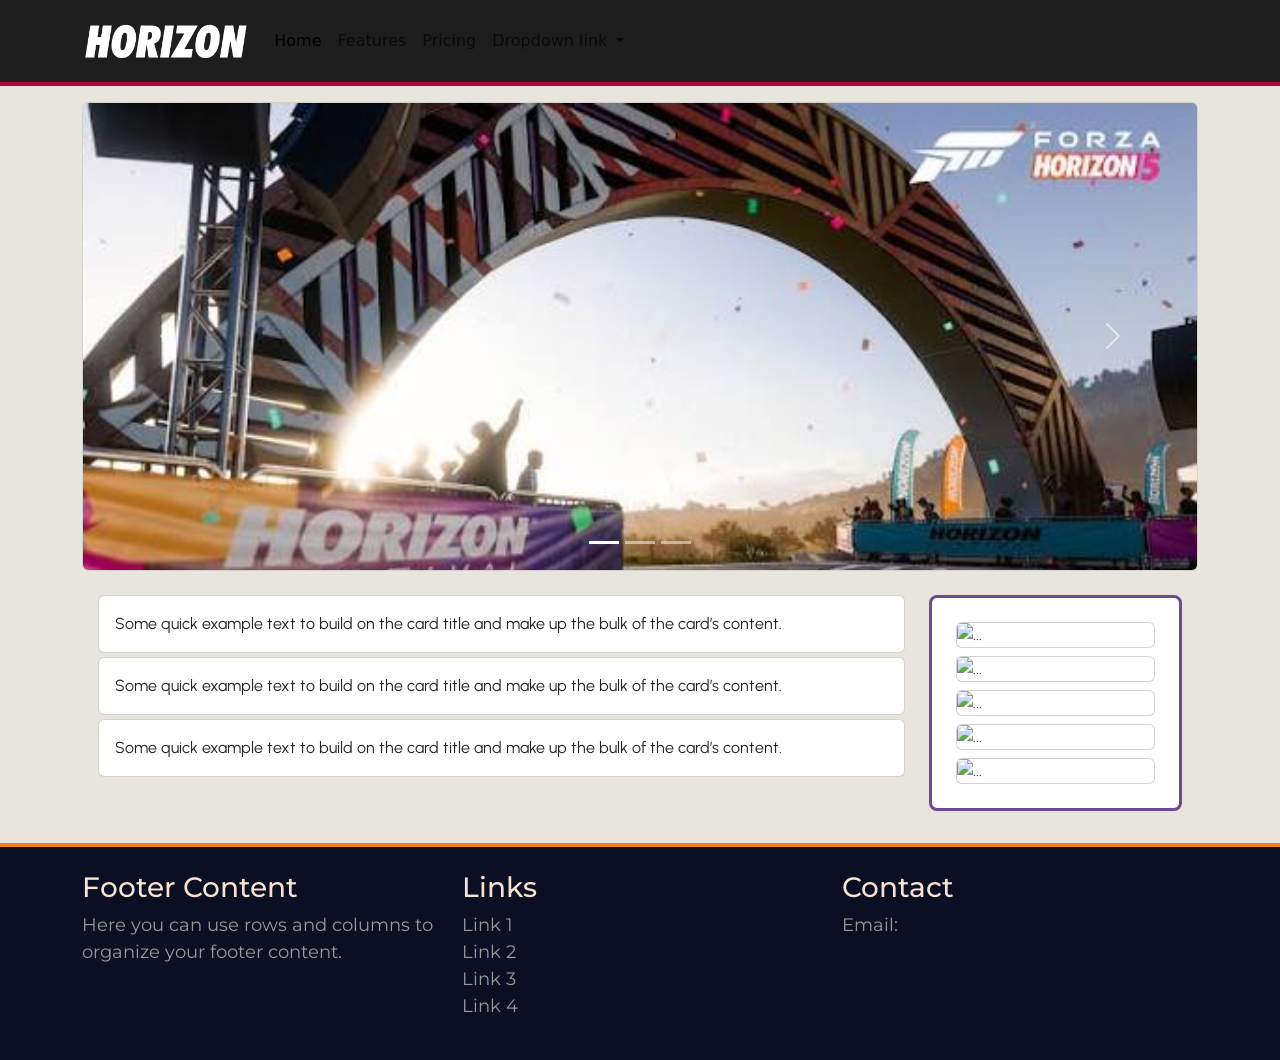
==== index.html @ e131b295 "initial commit" ====
<!DOCTYPE html>
<html lang="es">
<link href="https://cdn.jsdelivr.net/npm/bootstrap@5.3.8/dist/css/bootstrap.min.css" rel="stylesheet" integrity="sha384-sRIl4kxILFvY47J16cr9ZwB07vP4J8+LH7qKQnuqkuIAvNWLzeN8tE5YBujZqJLB" crossorigin="anonymous">
<link rel="stylesheet" href="css/styles.css">
<head>
    <meta charset="UTF-8">
    <meta name="viewport" content="width=device-width, initial-scale=1.0">
    <title>Horizon</title>
    <link rel="preconnect" href="https://fonts.googleapis.com">
    <link rel="preconnect" href="https://fonts.gstatic.com" crossorigin>
    <!-- Urbanist -->
    <link href="https://fonts.googleapis.com/css2?family=Urbanist:ital,wght@0,100..900;1,100..900&display=swap" rel="stylesheet">
    <!-- Montserrat -->
    <link href="https://fonts.googleapis.com/css2?family=Montserrat:ital,wght@0,100..900;1,100..900&family=Urbanist:ital,wght@0,100..900;1,100..900&display=swap" rel="stylesheet">
</head>
<!--the "hz" class will be the default style prefix-->
<body>
    <header>
        <nav class="navbar navbar-expand-lg hz-bg-dark-default">
            <div class="container-lg">
                <h1>
                    <a class="navbar-brand" href="#">
                        <img src="images/icons/logoa.png" alt="Horizon logo" class="hz-icon-main">
                    </a>
                </h1>
                <button class="navbar-toggler" type="button" data-bs-toggle="collapse" data-bs-target="#navbarNavDropdown" aria-controls="navbarNavDropdown" aria-expanded="false" aria-label="Toggle navigation">
                    <span class="navbar-toggler-icon"></span>
                </button>
                <div class="collapse navbar-collapse" id="navbarNavDropdown">
                    <ul class="navbar-nav">
                        <li class="nav-item">
                            <a class="nav-link active" aria-current="page" href="#">Home</a>
                        </li>
                        <li class="nav-item">
                            <a class="nav-link" href="#">Features</a>
                        </li>
                        <li class="nav-item">
                            <a class="nav-link" href="#">Pricing</a>
                        </li>
                        <li class="nav-item dropdown">
                            <a class="nav-link dropdown-toggle" href="#" role="button" data-bs-toggle="dropdown" aria-expanded="false">
                                Dropdown link
                            </a>
                            <ul class="dropdown-menu">
                                <li><a class="dropdown-item" href="#">Action</a></li>
                                <li><a class="dropdown-item" href="#">Another action</a></li>
                                <li><a class="dropdown-item" href="#">Something else here</a></li>
                            </ul>
                        </li>
                    </ul>
                </div>
            </div>
        </nav>
        <div class="strap mb-0 hz-bg-fifth">
            
        </div>
    </header>
    <main class="hz-bg-main">
        <section class="container-lg pt-2 pb-4">
            <div class="card mt-2 container-fluid hz-carrousel overflow-hidden ratio ratio-21x9">
                <div id="carousel" class="carousel slide" data-bs-ride="carousel">
                    <div class="carousel-indicators">
                        <button type="button" data-bs-target="#carousel" data-bs-slide-to="0" class="active" aria-current="true" aria-label="Slide 1"></button>
                        <button type="button" data-bs-target="#carousel" data-bs-slide-to="1" aria-label="Slide 2"></button>
                        <button type="button" data-bs-target="#carousel" data-bs-slide-to="2" aria-label="Slide 3"></button>
                    </div>
                    <div class="carousel-inner">
                        <div class="carousel-item active">
                            <img src="images/dump-files/images.jfif" class="d-block w-100" alt="...">
                            <div class="carousel-caption d-none d-md-block">
                                <h2>Carousel Item 1</h2>
                                <p>Description for Carousel Item 1</p>
                            </div>
                        </div>
                        <div class="carousel-item">
                            <img src="images/dump-files/images.png" class="d-block w-100" alt="...">
                            <div class="carousel-caption d-none d-md-block">
                                <h2>Carousel Item 2</h2>
                                <p>Description for Carousel Item 2</p>
                            </div>
                        </div>
                        <div class="carousel-item">
                            <img src="images/dump-files/images (1).jfif" class="d-block w-100" alt="...">
                            <div class="carousel-caption d-none d-md-block hz-caption">
                                <h2>Carousel Item 3</h2>
                                <p>Description for Carousel Item 3</p>
                            </div>
                        </div>
                    </div>
                    <button class="carousel-control-prev" type="button" data-bs-target="#carousel" data-bs-slide="prev">
                        <span class="carousel-control-prev-icon" aria-hidden="true"></span>
                        <span class="visually-hidden">Previous</span>
                    </button>
                    <button class="carousel-control-next" type="button" data-bs-target="#carousel" data-bs-slide="next">
                        <span class="carousel-control-next-icon" aria-hidden="true"></span>
                        <span class="visually-hidden">Next</span>
                    </button>
                </div>
            </div>
            <section class="row mt-4 m-1">
                <div class="col-md-9">
                    <article class="card hz-card">
                        <div class="card-body">
                            <p class="card-text">Some quick example text to build on the card title and make up the bulk of the card’s content.</p>
                        </div>
                    </article>
                    <article class="card hz-card">
                        <div class="card-body">
                            <p class="card-text">Some quick example text to build on the card title and make up the bulk of the card’s content.</p>
                        </div>
                    </article>
                    <article class="card hz-card">
                        <div class="card-body">
                            <p class="card-text">Some quick example text to build on the card title and make up the bulk of the card’s content.</p>
                        </div>
                    </article>
                </div>
                <!-- Sidebar -->
                <aside class="col-md-3 hz-sidebar">
                    <div class="card hz-card p-4 hz-card-border">
                        <div class="card mb-2">
                            <img src="..." class="card-img-top" alt="...">
                        </div>
                        <div class="card mb-2">
                            <img src="..." class="card-img-top" alt="...">
                        </div>
                        <div class="card mb-2">
                            <img src="..." class="card-img-top" alt="...">
                        </div>
                        <div class="card mb-2">
                            <img src="..." class="card-img-top" alt="...">
                        </div>
                        <div class="card">
                            <img src="..." class="card-img-top" alt="...">
                        </div>
                    </div>
                </aside>
            </section>
        </section>        
        <div class="strap mb-0 hz-bg-third">
            
        </div>
    </main>
    <footer class="hz-bg-footer p-4">
        <section class="hz-footer container-lg">
            <div class="row">
                <div class="col-md-4">
                    <h3>Footer Content</h3>
                    <p>Here you can use rows and columns to organize your footer content.</p>
                </div>
                <div class="col-md-4">
                    <h3>Links</h3>
                    <ul class="list-unstyled">
                        <li><a href="#!">Link 1</a></li>
                        <li><a href="#!">Link 2</a></li>
                        <li><a href="#!">Link 3</a></li>
                        <li><a href="#!">Link 4</a></li>
                    </ul>
                </div>
                <div class="col-md-4">
                    <h3>Contact</h3>
                    <p>Email:</p>
                </div>
            </div>
        </section>
    </footer>
</body>
<script src="https://cdn.jsdelivr.net/npm/bootstrap@5.3.8/dist/js/bootstrap.bundle.min.js" integrity="sha384-FKyoEForCGlyvwx9Hj09JcYn3nv7wiPVlz7YYwJrWVcXK/BmnVDxM+D2scQbITxI" crossorigin="anonymous"></script>
</html>
---- css/styles.css ----
*{
    box-sizing: border-box;
}

body{
    margin: 0;
}


.hz-icon-main{
    height: 50px;
}

.hz-carrousel{
    hz-caption{
        bottom: 6rem !important;
    }
}

.hz-card{
    margin-bottom: 4px;
    font-family: 'Urbanist', sans-serif;
}

.strap{
    height: 4px;
    margin-bottom: 16px;
}

.hz-footer{
    color: #8D9E9B !important;
    h3{
        color: #F8E3D0 !important;
    }
    a{
    text-decoration: none !important;
    color: inherit;}
    font-family: 'Montserrat', sans-serif;
    font-size: 18px;
    font-weight: 400;
}
/* Main color scheme */
.hz-bg-main{
    background-color: #e8e5dd;
}

.hz-bg-primary{
    background-color: #fe8e1e;
}

.hz-bg-secondary{
    background-color: #416b69;
}

.hz-bg-third{
    background-color: #F17F1F;
}

.hz-bg-fourth{
    background-color: #8D9E9B;
}

.hz-bg-fifth{
    background-color: #B30634;
}

.hz-bg-dark-default{
    background-color: #1e1e1e;
}

.hz-bg-footer{
    background-color: #0A0F23;
}

.hz-card-border{
    border: 3px solid #6e4a94;
    border-radius: 8px;
}
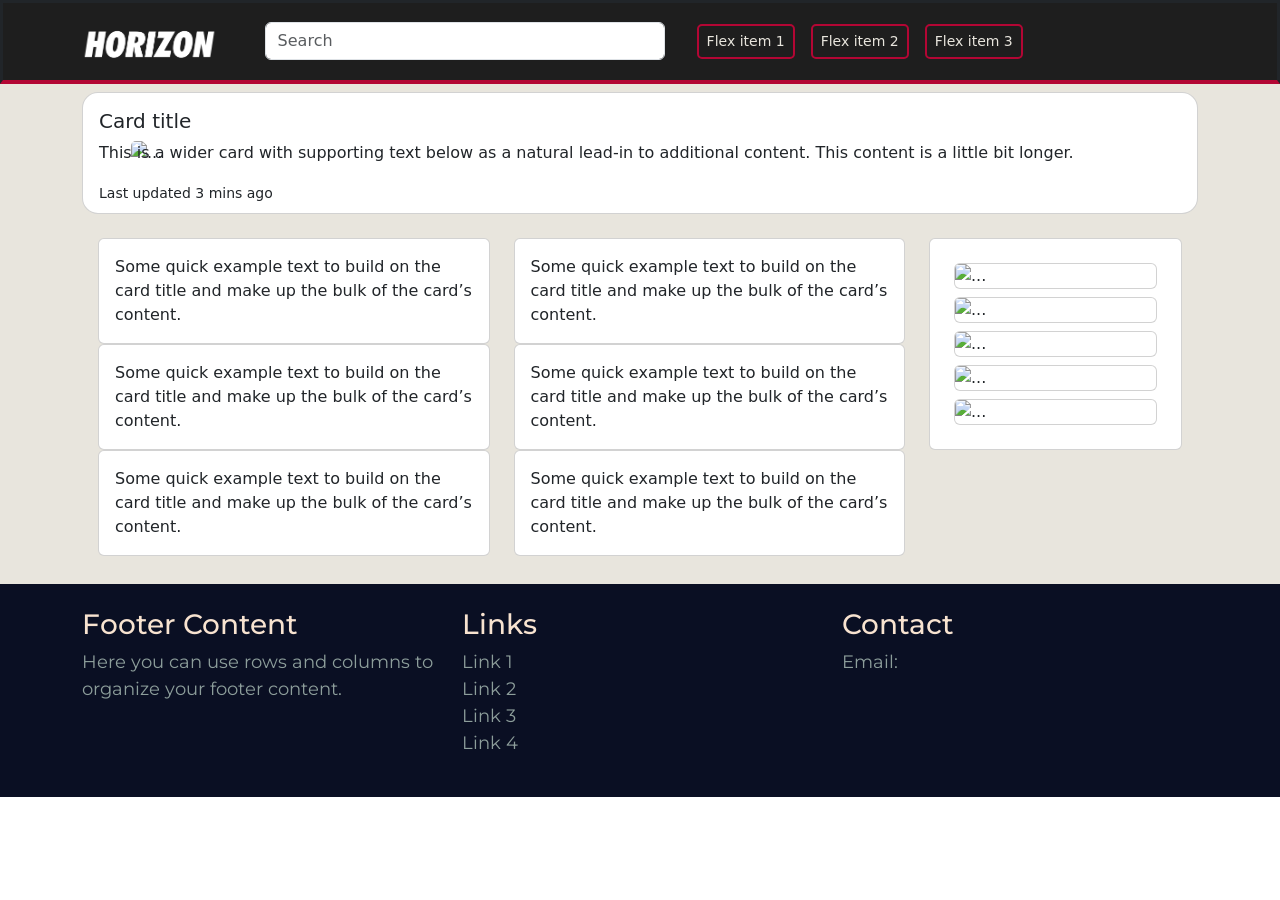
==== commit efa41f3d: "changed the whole thing crap" ====
--- a/index.html
+++ b/index.html
@@ -1,13 +1,13 @@
 <!DOCTYPE html>
 <html lang="es">
-<link href="https://cdn.jsdelivr.net/npm/bootstrap@5.3.8/dist/css/bootstrap.min.css" rel="stylesheet" integrity="sha384-sRIl4kxILFvY47J16cr9ZwB07vP4J8+LH7qKQnuqkuIAvNWLzeN8tE5YBujZqJLB" crossorigin="anonymous">
-<link rel="stylesheet" href="css/styles.css">
 <head>
     <meta charset="UTF-8">
     <meta name="viewport" content="width=device-width, initial-scale=1.0">
     <title>Horizon</title>
     <link rel="preconnect" href="https://fonts.googleapis.com">
     <link rel="preconnect" href="https://fonts.gstatic.com" crossorigin>
+    <link href="https://cdn.jsdelivr.net/npm/bootstrap@5.3.8/dist/css/bootstrap.min.css" rel="stylesheet" integrity="sha384-sRIl4kxILFvY47J16cr9ZwB07vP4J8+LH7qKQnuqkuIAvNWLzeN8tE5YBujZqJLB" crossorigin="anonymous">
+    <link rel="stylesheet" href="css/styles.css">   
     <!-- Urbanist -->
     <link href="https://fonts.googleapis.com/css2?family=Urbanist:ital,wght@0,100..900;1,100..900&display=swap" rel="stylesheet">
     <!-- Montserrat -->
@@ -15,108 +15,81 @@
 </head>
 <!--the "hz" class will be the default style prefix-->
 <body>
-    <header>
-        <nav class="navbar navbar-expand-lg hz-bg-dark-default">
-            <div class="container-lg">
+    <header class="hz-header sticky-top z-3">
+        <nav class="navbar navbar-expand-md hz-bg-dark-default">
+            <div class="container-lg border-secondary">
                 <h1>
                     <a class="navbar-brand" href="#">
                         <img src="images/icons/logoa.png" alt="Horizon logo" class="hz-icon-main">
                     </a>
                 </h1>
-                <button class="navbar-toggler" type="button" data-bs-toggle="collapse" data-bs-target="#navbarNavDropdown" aria-controls="navbarNavDropdown" aria-expanded="false" aria-label="Toggle navigation">
+                <button class="navbar-toggler" type="button" data-bs-toggle="collapse" data-bs-target="#navbarSupportedContent" aria-controls="navbarSupportedContent" aria-expanded="false" aria-label="Toggle navigation">
                     <span class="navbar-toggler-icon"></span>
                 </button>
-                <div class="collapse navbar-collapse" id="navbarNavDropdown">
-                    <ul class="navbar-nav">
-                        <li class="nav-item">
-                            <a class="nav-link active" aria-current="page" href="#">Home</a>
-                        </li>
-                        <li class="nav-item">
-                            <a class="nav-link" href="#">Features</a>
-                        </li>
-                        <li class="nav-item">
-                            <a class="nav-link" href="#">Pricing</a>
-                        </li>
-                        <li class="nav-item dropdown">
-                            <a class="nav-link dropdown-toggle" href="#" role="button" data-bs-toggle="dropdown" aria-expanded="false">
-                                Dropdown link
-                            </a>
-                            <ul class="dropdown-menu">
-                                <li><a class="dropdown-item" href="#">Action</a></li>
-                                <li><a class="dropdown-item" href="#">Another action</a></li>
-                                <li><a class="dropdown-item" href="#">Something else here</a></li>
-                            </ul>
-                        </li>
-                    </ul>
+                <div class="collapse navbar-collapse small" id="navbarSupportedContent">
+                    <div class="flex-grow-1 max-w-md d-none d-md-block hz-search-bar">
+                            <input class="form-control me-2 position-relative" type="search" placeholder="Search" aria-label="Search"/>
+                    </div>
+                    <div class="d-flex align-items-center gap-2 gap-md-3">
+                        <button class="p-2">Flex item 1</button>
+                        <button class="p-2">Flex item 2</button>
+                        <button class="p-2">Flex item 3</button>
+                    </div>
                 </div>
             </div>
         </nav>
-        <div class="strap mb-0 hz-bg-fifth">
-            
-        </div>
     </header>
     <main class="hz-bg-main">
-        <section class="container-lg pt-2 pb-4">
-            <div class="card mt-2 container-fluid hz-carrousel overflow-hidden ratio ratio-21x9">
-                <div id="carousel" class="carousel slide" data-bs-ride="carousel">
-                    <div class="carousel-indicators">
-                        <button type="button" data-bs-target="#carousel" data-bs-slide-to="0" class="active" aria-current="true" aria-label="Slide 1"></button>
-                        <button type="button" data-bs-target="#carousel" data-bs-slide-to="1" aria-label="Slide 2"></button>
-                        <button type="button" data-bs-target="#carousel" data-bs-slide-to="2" aria-label="Slide 3"></button>
-                    </div>
-                    <div class="carousel-inner">
-                        <div class="carousel-item active">
-                            <img src="images/dump-files/images.jfif" class="d-block w-100" alt="...">
-                            <div class="carousel-caption d-none d-md-block">
-                                <h2>Carousel Item 1</h2>
-                                <p>Description for Carousel Item 1</p>
-                            </div>
+        <div class="container-lg pt-2 pb-4">
+            <section class="card rounded-4 p-4 p-md-5 position-relative overflow-hidden hz-carrousel">
+                <img src="..." class="card-img" alt="...">
+                <div class="card-img-overlay">
+                    <h5 class="card-title">Card title</h5>
+                    <p class="card-text">This is a wider card with supporting text below as a natural lead-in to additional content. This content is a little bit longer.</p>
+                    <p class="card-text"><small>Last updated 3 mins ago</small></p>
+                </div>
+            </section>
+            <section class="row mt-4 m-1">
+                <div class="col-md-9">
+                    <div class="row">
+                        <div class="col-6">
+                                <article class="card hz-card">
+                                <div class="card-body">
+                                    <p class="card-text">Some quick example text to build on the card title and make up the bulk of the card’s content.</p>
+                                </div>
+                            </article>
+                            <article class="card hz-card">
+                                <div class="card-body">
+                                    <p class="card-text">Some quick example text to build on the card title and make up the bulk of the card’s content.</p>
+                                </div>
+                            </article>
+                            <article class="card hz-card">
+                                <div class="card-body">
+                                    <p class="card-text">Some quick example text to build on the card title and make up the bulk of the card’s content.</p>
+                                </div>
+                            </article>
                         </div>
-                        <div class="carousel-item">
-                            <img src="images/dump-files/images.png" class="d-block w-100" alt="...">
-                            <div class="carousel-caption d-none d-md-block">
-                                <h2>Carousel Item 2</h2>
-                                <p>Description for Carousel Item 2</p>
-                            </div>
-                        </div>
-                        <div class="carousel-item">
-                            <img src="images/dump-files/images (1).jfif" class="d-block w-100" alt="...">
-                            <div class="carousel-caption d-none d-md-block hz-caption">
-                                <h2>Carousel Item 3</h2>
-                                <p>Description for Carousel Item 3</p>
-                            </div>
+                        <div class="col-6">
+                                <article class="card hz-card">
+                                <div class="card-body">
+                                    <p class="card-text">Some quick example text to build on the card title and make up the bulk of the card’s content.</p>
+                                </div>
+                            </article>
+                            <article class="card hz-card">
+                                <div class="card-body">
+                                    <p class="card-text">Some quick example text to build on the card title and make up the bulk of the card’s content.</p>
+                                </div>
+                            </article>
+                            <article class="card hz-card">
+                                <div class="card-body">
+                                    <p class="card-text">Some quick example text to build on the card title and make up the bulk of the card’s content.</p>
+                                </div>
+                            </article>
                         </div>
                     </div>
-                    <button class="carousel-control-prev" type="button" data-bs-target="#carousel" data-bs-slide="prev">
-                        <span class="carousel-control-prev-icon" aria-hidden="true"></span>
-                        <span class="visually-hidden">Previous</span>
-                    </button>
-                    <button class="carousel-control-next" type="button" data-bs-target="#carousel" data-bs-slide="next">
-                        <span class="carousel-control-next-icon" aria-hidden="true"></span>
-                        <span class="visually-hidden">Next</span>
-                    </button>
-                </div>
-            </div>
-            <section class="row mt-4 m-1">
-                <div class="col-md-9">
-                    <article class="card hz-card">
-                        <div class="card-body">
-                            <p class="card-text">Some quick example text to build on the card title and make up the bulk of the card’s content.</p>
-                        </div>
-                    </article>
-                    <article class="card hz-card">
-                        <div class="card-body">
-                            <p class="card-text">Some quick example text to build on the card title and make up the bulk of the card’s content.</p>
-                        </div>
-                    </article>
-                    <article class="card hz-card">
-                        <div class="card-body">
-                            <p class="card-text">Some quick example text to build on the card title and make up the bulk of the card’s content.</p>
-                        </div>
-                    </article>
                 </div>
                 <!-- Sidebar -->
-                <aside class="col-md-3 hz-sidebar">
+                <aside class="col-md-3 sticky-top">
                     <div class="card hz-card p-4 hz-card-border">
                         <div class="card mb-2">
                             <img src="..." class="card-img-top" alt="...">
@@ -136,9 +109,6 @@
                     </div>
                 </aside>
             </section>
-        </section>        
-        <div class="strap mb-0 hz-bg-third">
-            
         </div>
     </main>
     <footer class="hz-bg-footer p-4">
--- a/css/styles.css
+++ b/css/styles.css
@@ -6,27 +6,39 @@
     margin: 0;
 }
 
-
-.hz-icon-main{
-    height: 50px;
-}
-
-.hz-carrousel{
-    hz-caption{
-        bottom: 6rem !important;
+.hz-header{
+    border-bottom: 4px #B30634;
+    border-style: solid;
+    button{
+        background-color: #1e1e1e;
+        color: #e8e5dd;
+        padding: 5px 8px !important;
+        border: 2px solid #B30634 !important;
+        border-radius: 5px;
+        transition: 0.1s;
+        &:hover{
+            color: #1e1e1e;
+            background-color: #B30634;
+        }
     }
 }
 
-.hz-card{
-    margin-bottom: 4px;
-    font-family: 'Urbanist', sans-serif;
+.hz-search-bar{
+    max-width: 400px;
+    margin-left: 2rem;
+    margin-right: 2rem;
 }
 
-.strap{
-    height: 4px;
-    margin-bottom: 16px;
+.hz-icon-main{
+    height: 40px;
 }
 
+/* main */
+.hz-carrousel{
+    
+}
+
+/* footer */
 .hz-footer{
     color: #8D9E9B !important;
     h3{
@@ -72,8 +84,4 @@
     background-color: #0A0F23;
 }
 
-.hz-card-border{
-    border: 3px solid #6e4a94;
-    border-radius: 8px;
-}
 
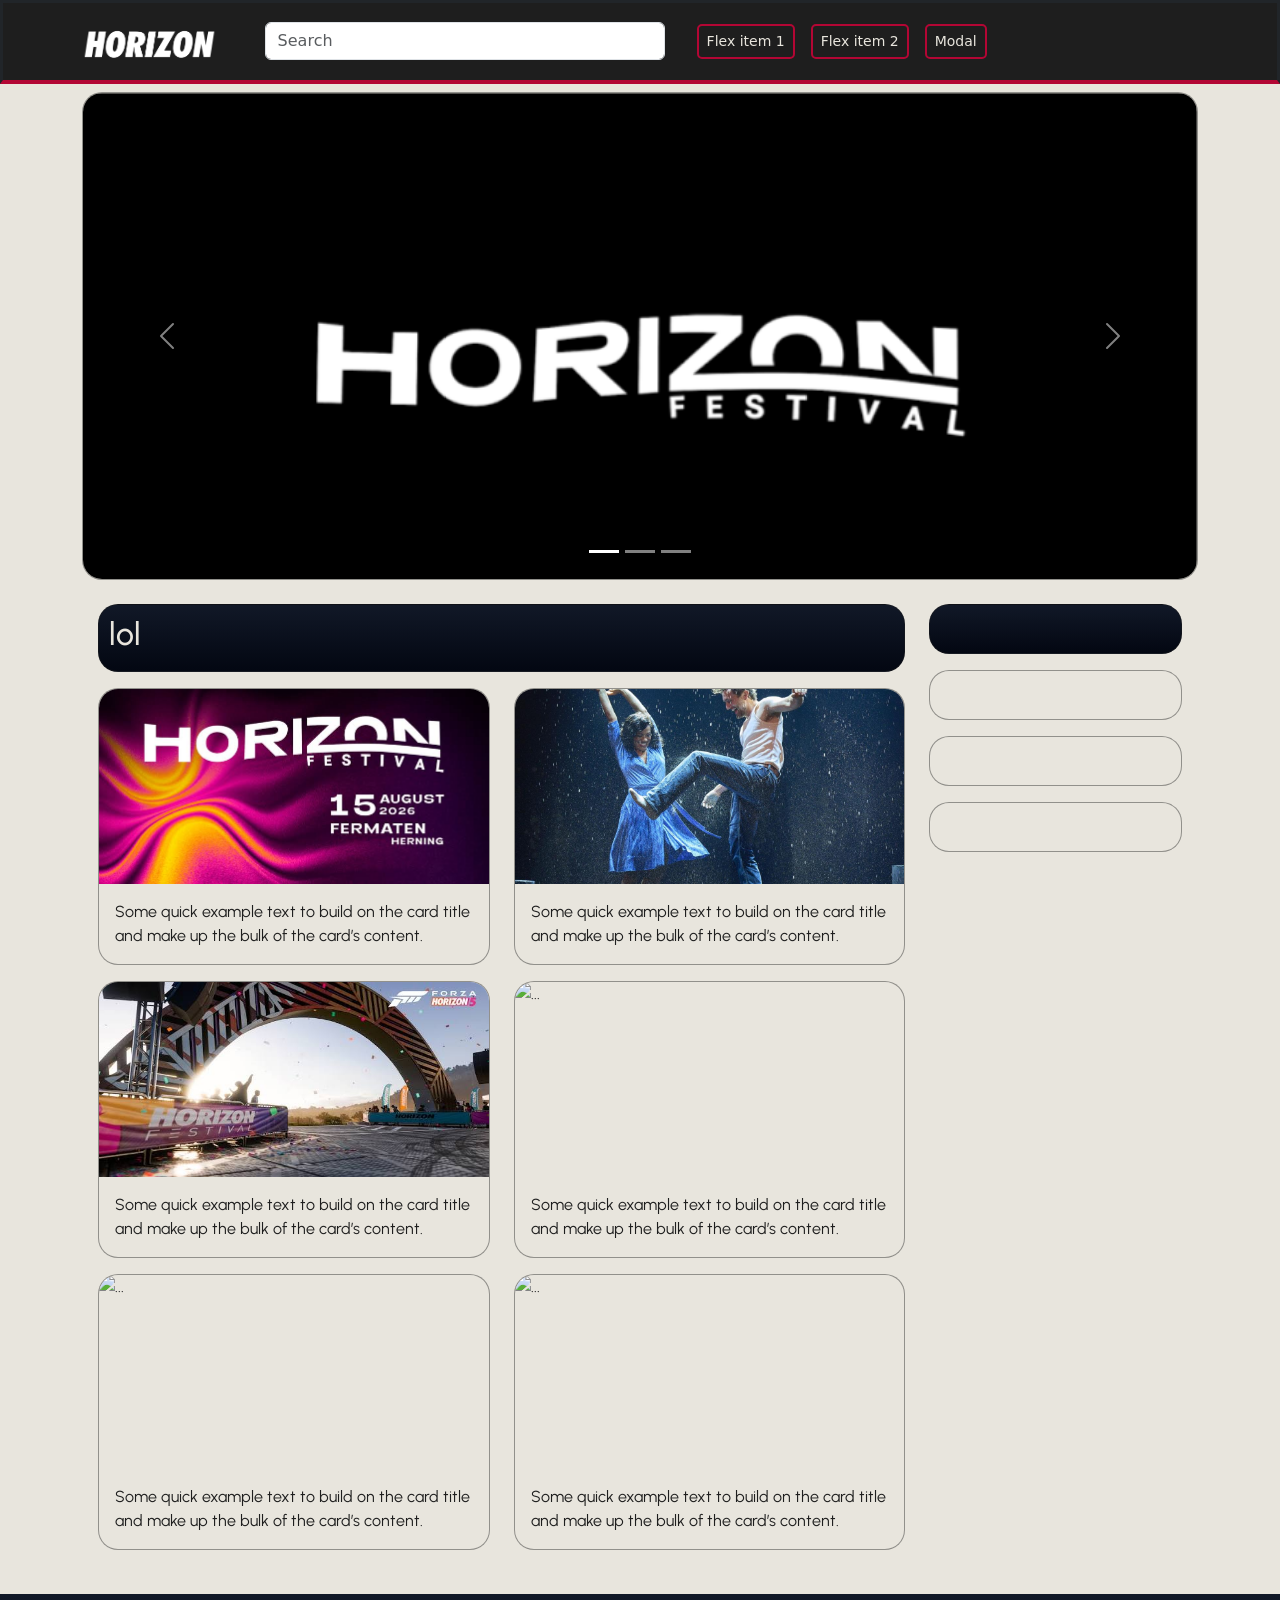
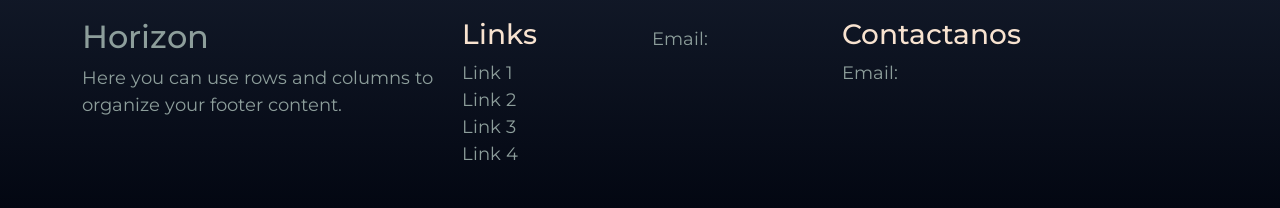
==== commit dd3deae6: "hotfixes to aspect ratios and other stuff improved the visual quality of the page, plus a modal to s" ====
--- a/index.html
+++ b/index.html
@@ -15,6 +15,23 @@
 </head>
 <!--the "hz" class will be the default style prefix-->
 <body>
+    <div class="modal" tabindex="-1" id="exampleModal" tabindex="-1" aria-labelledby="exampleModalLabel" aria-hidden="true">
+        <div class="modal-dialog modal-dialog-centered modal-dialog-scrollable">
+            <div class="modal-content">
+                <div class="modal-header">
+                    <h5 class="modal-title">Let's sign you up</h5>
+                    <button type="button" class="btn-close" data-bs-dismiss="modal" aria-label="Close"></button>
+                </div>
+                <div class="modal-body">
+                    <p>Modal body text goes here.</p>
+                </div>
+                <div class="modal-footer">
+                    <button type="button" class="btn btn-secondary" data-bs-dismiss="modal">Close</button>
+                    <button type="button" class="btn btn-primary">Save changes</button>
+                </div>
+            </div>
+        </div>
+    </div>
     <header class="hz-header sticky-top z-3">
         <nav class="navbar navbar-expand-md hz-bg-dark-default">
             <div class="container-lg border-secondary">
@@ -33,7 +50,9 @@
                     <div class="d-flex align-items-center gap-2 gap-md-3">
                         <button class="p-2">Flex item 1</button>
                         <button class="p-2">Flex item 2</button>
-                        <button class="p-2">Flex item 3</button>
+                        <button class=" type="button" class="p2" data-bs-toggle="modal" data-bs-target="#exampleModal"Modal>
+                            Modal
+                        </button>
                     </div>
                 </div>
             </div>
@@ -41,29 +60,53 @@
     </header>
     <main class="hz-bg-main">
         <div class="container-lg pt-2 pb-4">
-            <section class="card rounded-4 p-4 p-md-5 position-relative overflow-hidden hz-carrousel">
-                <img src="..." class="card-img" alt="...">
-                <div class="card-img-overlay">
-                    <h5 class="card-title">Card title</h5>
-                    <p class="card-text">This is a wider card with supporting text below as a natural lead-in to additional content. This content is a little bit longer.</p>
-                    <p class="card-text"><small>Last updated 3 mins ago</small></p>
+            <section id="carouselExampleIndicators" class="carousel slide card hz-card hz-carrousel">
+                <div class="carousel-indicators">
+                    <button type="button" data-bs-target="#carouselExampleIndicators" data-bs-slide-to="0" class="active" aria-current="true" aria-label="Slide 1"></button>
+                    <button type="button" data-bs-target="#carouselExampleIndicators" data-bs-slide-to="1" aria-label="Slide 2"></button>
+                    <button type="button" data-bs-target="#carouselExampleIndicators" data-bs-slide-to="2" aria-label="Slide 3"></button>
                 </div>
+                <div class="carousel-inner">
+                    <div class="carousel-item active">
+                    <img src="images/dump-files/images.png" class="d-block w-100" alt="...">
+                    </div>
+                    <div class="carousel-item">
+                    <img src="images/dump-files/images (1).jfif" class="d-block w-100" alt="...">
+                    </div>
+                    <div class="carousel-item">
+                    <img src="images/dump-files/images.jfif" class="d-block w-100" alt="...">
+                    </div>
+                </div>
+                <button class="carousel-control-prev" type="button" data-bs-target="#carouselExampleIndicators" data-bs-slide="prev">
+                    <span class="carousel-control-prev-icon" aria-hidden="true"></span>
+                    <span class="visually-hidden">Previous</span>
+                </button>
+                <button class="carousel-control-next" type="button" data-bs-target="#carouselExampleIndicators" data-bs-slide="next">
+                    <span class="carousel-control-next-icon" aria-hidden="true"></span>
+                    <span class="visually-hidden">Next</span>
+                </button>
             </section>
             <section class="row mt-4 m-1">
                 <div class="col-md-9">
+                    <div class="card hz-card hz-aside-card hz-bg-cool">
+                        <H2>lol</H2>
+                    </div>
                     <div class="row">
                         <div class="col-6">
-                                <article class="card hz-card">
+                            <article class="card hz-card">
+                                <img src="images/dump-files/images (1).jfif" class="hz-card-img" alt="...">
                                 <div class="card-body">
                                     <p class="card-text">Some quick example text to build on the card title and make up the bulk of the card’s content.</p>
                                 </div>
                             </article>
                             <article class="card hz-card">
+                                <img src="images/dump-files/images.jfif" class="hz-card-img" alt="...">
                                 <div class="card-body">
                                     <p class="card-text">Some quick example text to build on the card title and make up the bulk of the card’s content.</p>
                                 </div>
                             </article>
                             <article class="card hz-card">
+                                <img src="..." class="hz-card-img" alt="...">
                                 <div class="card-body">
                                     <p class="card-text">Some quick example text to build on the card title and make up the bulk of the card’s content.</p>
                                 </div>
@@ -71,16 +114,19 @@
                         </div>
                         <div class="col-6">
                                 <article class="card hz-card">
+                                    <img src="images/dump-files/theater.jpg" class="hz-card-img" alt="...">
                                 <div class="card-body">
                                     <p class="card-text">Some quick example text to build on the card title and make up the bulk of the card’s content.</p>
                                 </div>
                             </article>
                             <article class="card hz-card">
+                                <img src="..." class="hz-card-img" alt="...">
                                 <div class="card-body">
                                     <p class="card-text">Some quick example text to build on the card title and make up the bulk of the card’s content.</p>
                                 </div>
                             </article>
                             <article class="card hz-card">
+                                <img src="..." class="hz-card-img" alt="...">
                                 <div class="card-body">
                                     <p class="card-text">Some quick example text to build on the card title and make up the bulk of the card’s content.</p>
                                 </div>
@@ -89,36 +135,31 @@
                     </div>
                 </div>
                 <!-- Sidebar -->
-                <aside class="col-md-3 sticky-top">
-                    <div class="card hz-card p-4 hz-card-border">
-                        <div class="card mb-2">
-                            <img src="..." class="card-img-top" alt="...">
-                        </div>
-                        <div class="card mb-2">
-                            <img src="..." class="card-img-top" alt="...">
-                        </div>
-                        <div class="card mb-2">
-                            <img src="..." class="card-img-top" alt="...">
-                        </div>
-                        <div class="card mb-2">
-                            <img src="..." class="card-img-top" alt="...">
-                        </div>
-                        <div class="card">
-                            <img src="..." class="card-img-top" alt="...">
-                        </div>
+                <aside class="col-md-3 z-1 hz-sb">
+                    <div class="card hz-card p-4 hz-card-border hz-aside-card hz-bg-cool">
+                    
+                    </div>
+                    <div class="card hz-card p-4 hz-aside-card hz-card-border">
+                    
+                    </div>
+                    <div class="card hz-card p-4 hz-aside-card hz-card-border">
+                    
+                    </div>
+                    <div class="card hz-card p-4 hz-aside-card hz-card-border">
+                    
                     </div>
                 </aside>
             </section>
         </div>
     </main>
-    <footer class="hz-bg-footer p-4">
+    <footer class="hz-bg-cool p-4">
         <section class="hz-footer container-lg">
             <div class="row">
                 <div class="col-md-4">
-                    <h3>Footer Content</h3>
+                    <h2>Horizon</h2>
                     <p>Here you can use rows and columns to organize your footer content.</p>
                 </div>
-                <div class="col-md-4">
+                <div class="col-md-2">
                     <h3>Links</h3>
                     <ul class="list-unstyled">
                         <li><a href="#!">Link 1</a></li>
@@ -127,8 +168,12 @@
                         <li><a href="#!">Link 4</a></li>
                     </ul>
                 </div>
+                <div class="col-md-2">
+                    <h3></h3>
+                    <p>Email:</p>
+                </div>
                 <div class="col-md-4">
-                    <h3>Contact</h3>
+                    <h3>Contactanos</h3>
                     <p>Email:</p>
                 </div>
             </div>
--- a/css/styles.css
+++ b/css/styles.css
@@ -35,21 +35,53 @@
 
 /* main */
 .hz-carrousel{
-    
+    aspect-ratio: 8 /  3.5;
+
+}
+
+.hz-aside-card{
+    min-height: min-content;
+    padding: 10px;
+}
+
+.hz-card{
+    background-color: #e8e5dd;
+    color: #1e1e1e;
+    border: 1px solid #1e1e1e6e;
+    border-radius: 20px;
+    margin-bottom: 1rem;
+    overflow: hidden;
+    font-family: 'Urbanist', sans-serif;
+}
+
+.hz-card-img{
+    border: 1px 0px 1px 0px solid #0A0F23;
+    aspect-ratio: 8 / 4;
+}
+
+.hz-sb{
+    top: 5rem;
+    position: sticky;
 }
 
 /* footer */
 .hz-footer{
     color: #8D9E9B !important;
+    font-family: 'Montserrat', sans-serif;
+    font-size: 18px;
+    font-weight: 400;
+    
     h3{
         color: #F8E3D0 !important;
     }
     a{
     text-decoration: none !important;
-    color: inherit;}
-    font-family: 'Montserrat', sans-serif;
-    font-size: 18px;
-    font-weight: 400;
+    color: inherit;
+    transition: 0.3s;   
+    &:hover{
+        color: #F8E3D0 !important;
+    }
+    }
 }
 /* Main color scheme */
 .hz-bg-main{
@@ -76,6 +108,12 @@
     background-color: #B30634;
 }
 
+
+.hz-bg-cool{
+    background: linear-gradient(to bottom, #111827, #030712);
+    color: #e8e5dd;
+}
+
 .hz-bg-dark-default{
     background-color: #1e1e1e;
 }
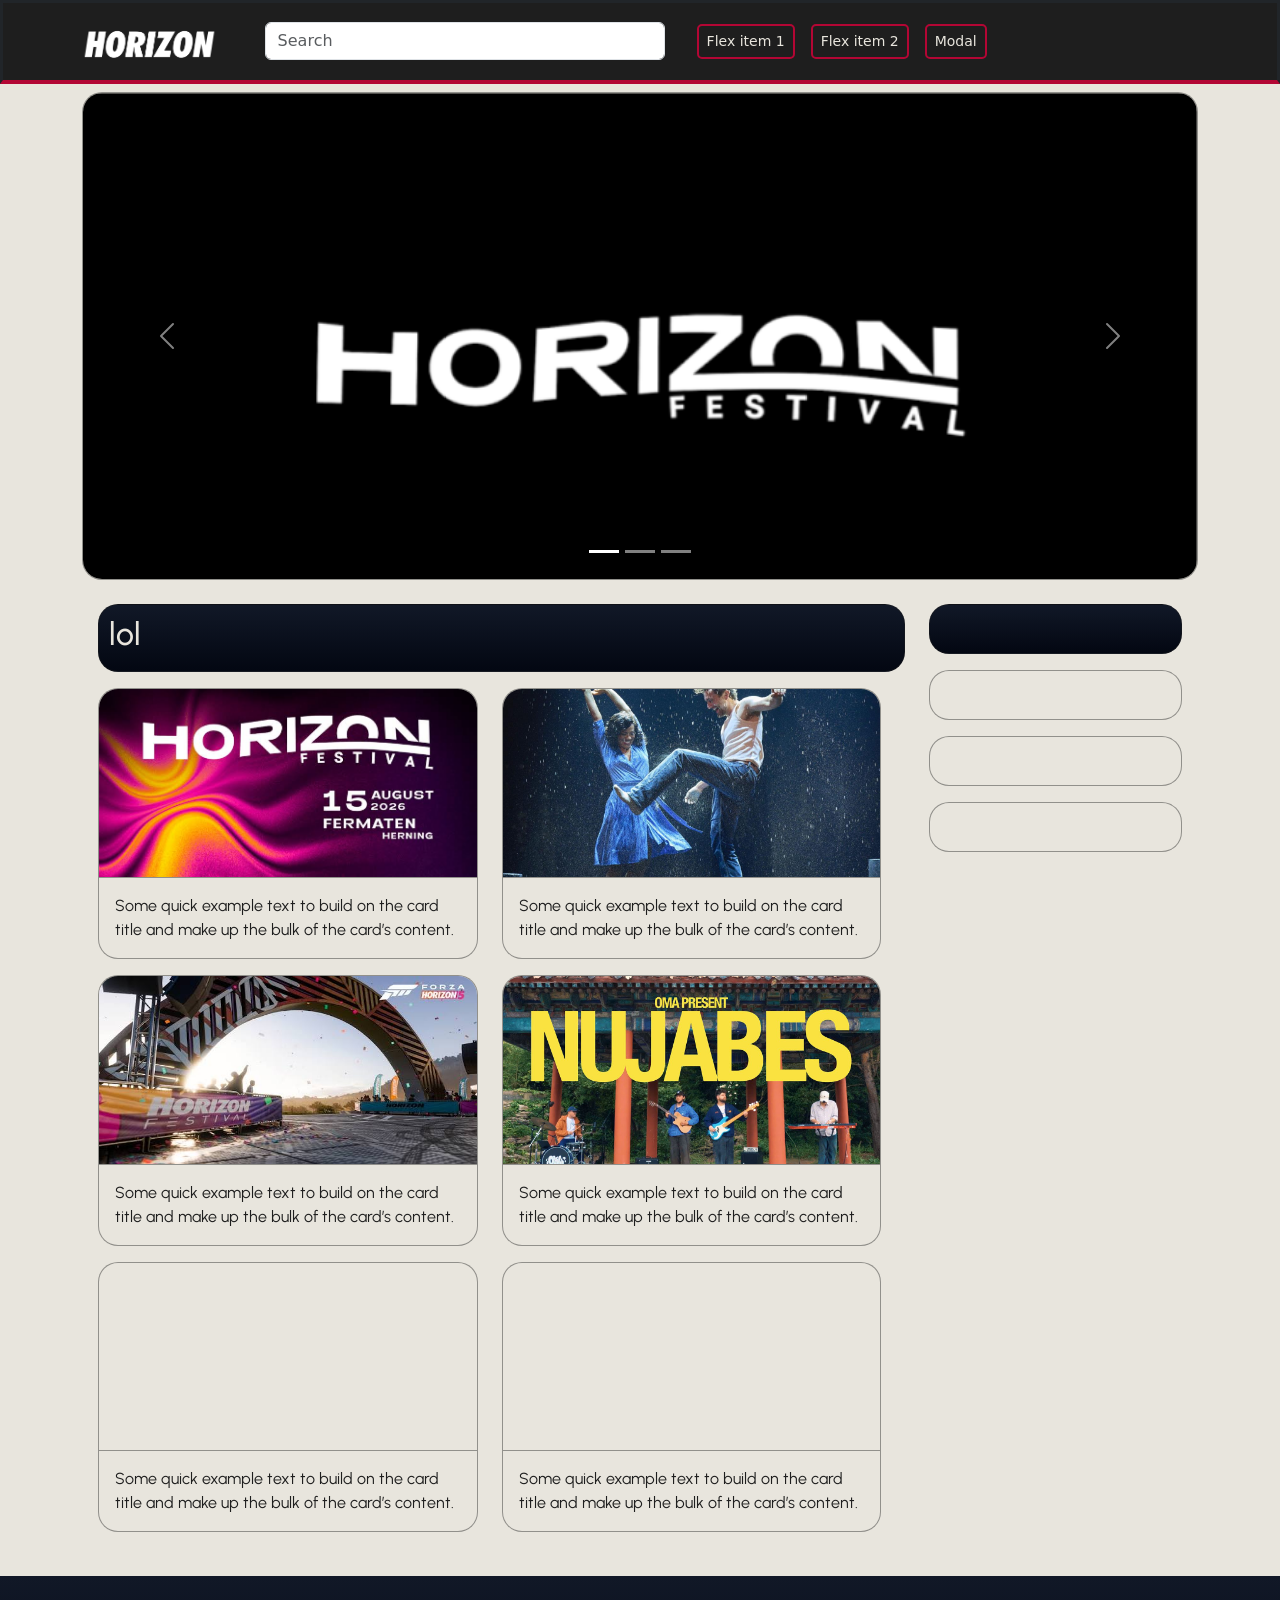
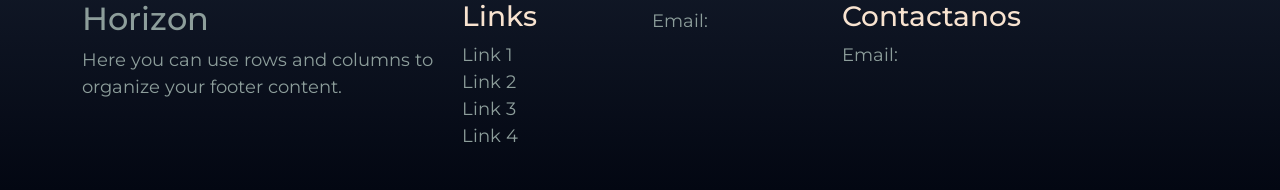
==== commit f7554a5c: "the dih" ====
--- a/index.html
+++ b/index.html
@@ -1,5 +1,5 @@
 <!DOCTYPE html>
-<html lang="es">
+<html lang="en">
 <head>
     <meta charset="UTF-8">
     <meta name="viewport" content="width=device-width, initial-scale=1.0">
@@ -22,8 +22,13 @@
                     <h5 class="modal-title">Let's sign you up</h5>
                     <button type="button" class="btn-close" data-bs-dismiss="modal" aria-label="Close"></button>
                 </div>
-                <div class="modal-body">
-                    <p>Modal body text goes here.</p>
+                <div class="modal-body ps-5 pe-5">
+                    <form action="">
+                        <label for="uName">Username</label>
+                        <input type="email" class="form-control mb-3">
+                        <label for="input_password">Password</label>
+                        <input type="password" name="password" id="" class="form-control">
+                    </form>
                 </div>
                 <div class="modal-footer">
                     <button type="button" class="btn btn-secondary" data-bs-dismiss="modal">Close</button>
@@ -91,46 +96,62 @@
                     <div class="card hz-card hz-aside-card hz-bg-cool">
                         <H2>lol</H2>
                     </div>
-                    <div class="row">
-                        <div class="col-6">
-                            <article class="card hz-card">
-                                <img src="images/dump-files/images (1).jfif" class="hz-card-img" alt="...">
-                                <div class="card-body">
-                                    <p class="card-text">Some quick example text to build on the card title and make up the bulk of the card’s content.</p>
-                                </div>
-                            </article>
-                            <article class="card hz-card">
-                                <img src="images/dump-files/images.jfif" class="hz-card-img" alt="...">
-                                <div class="card-body">
-                                    <p class="card-text">Some quick example text to build on the card title and make up the bulk of the card’s content.</p>
-                                </div>
-                            </article>
-                            <article class="card hz-card">
-                                <img src="..." class="hz-card-img" alt="...">
-                                <div class="card-body">
-                                    <p class="card-text">Some quick example text to build on the card title and make up the bulk of the card’s content.</p>
-                                </div>
-                            </article>
-                        </div>
-                        <div class="col-6">
-                                <article class="card hz-card">
-                                    <img src="images/dump-files/theater.jpg" class="hz-card-img" alt="...">
-                                <div class="card-body">
-                                    <p class="card-text">Some quick example text to build on the card title and make up the bulk of the card’s content.</p>
-                                </div>
-                            </article>
-                            <article class="card hz-card">
-                                <img src="..." class="hz-card-img" alt="...">
-                                <div class="card-body">
-                                    <p class="card-text">Some quick example text to build on the card title and make up the bulk of the card’s content.</p>
-                                </div>
-                            </article>
-                            <article class="card hz-card">
-                                <img src="..." class="hz-card-img" alt="...">
-                                <div class="card-body">
-                                    <p class="card-text">Some quick example text to build on the card title and make up the bulk of the card’s content.</p>
-                                </div>
-                            </article>
+                        <div class="row">
+                            <div class="row">
+                            <div class="col-md-6">
+                                <article class="card hz-card">
+                                    <div class="hz-card-img">
+                                        <img src="images/dump-files/images (1).jfif" class="hz-card-img" alt="...">
+                                    </div>
+                                    
+                                    <div class="card-body">
+                                        <p class="card-text">Some quick example text to build on the card title and make up the bulk of the card’s content.</p>
+                                    </div>
+                                </article>
+                                <article class="card hz-card">
+                                        <div class="hz-card-img">
+                                            <img src="images/dump-files/images.jfif" class="hz-card-img" alt="...">
+                                        </div>
+                                    <div class="card-body">
+                                        <p class="card-text">Some quick example text to build on the card title and make up the bulk of the card’s content.</p>
+                                    </div>
+                                </article>
+                                <article class="card hz-card">
+                                        <div class="hz-card-img">
+                                            <img src="" alt="">
+                                        </div>
+                                    <div class="card-body">
+                                        <p class="card-text">Some quick example text to build on the card title and make up the bulk of the card’s content.</p>
+                                    </div>
+                                </article>
+                            </div>
+                            <div class="col-md-6">
+                                    <article class="card hz-card">
+                                        
+                                        <div class="hz-card-img">
+                                            <img src="images/dump-files/theater.jpg" class="hz-card-img" alt="...">
+                                        </div>
+                                    <div class="card-body">
+                                        <p class="card-text">Some quick example text to build on the card title and make up the bulk of the card’s content.</p>
+                                    </div>
+                                </article>
+                                <article class="card hz-card">
+                                        <div class="hz-card-img">
+                                            <img src="images/dump-files/maxresdefault.jpg" alt="...">
+                                        </div>
+                                    <div class="card-body">
+                                        <p class="card-text">Some quick example text to build on the card title and make up the bulk of the card’s content.</p>
+                                    </div>
+                                </article>
+                                <article class="card hz-card">
+                                        <div class="hz-card-img">
+                                            <img src="" alt="">
+                                        </div>
+                                    <div class="card-body">
+                                        <p class="card-text">Some quick example text to build on the card title and make up the bulk of the card’s content.</p>
+                                    </div>
+                                </article>
+                            </div>
                         </div>
                     </div>
                 </div>
--- a/css/styles.css
+++ b/css/styles.css
@@ -57,6 +57,12 @@
 .hz-card-img{
     border: 1px 0px 1px 0px solid #0A0F23;
     aspect-ratio: 8 / 4;
+    max-height: min-content;
+    overflow: hidden;
+    border-bottom: 1.5px solid #1e1e1e6e;
+    img{
+        width: 100%;
+    }
 }
 
 .hz-sb{
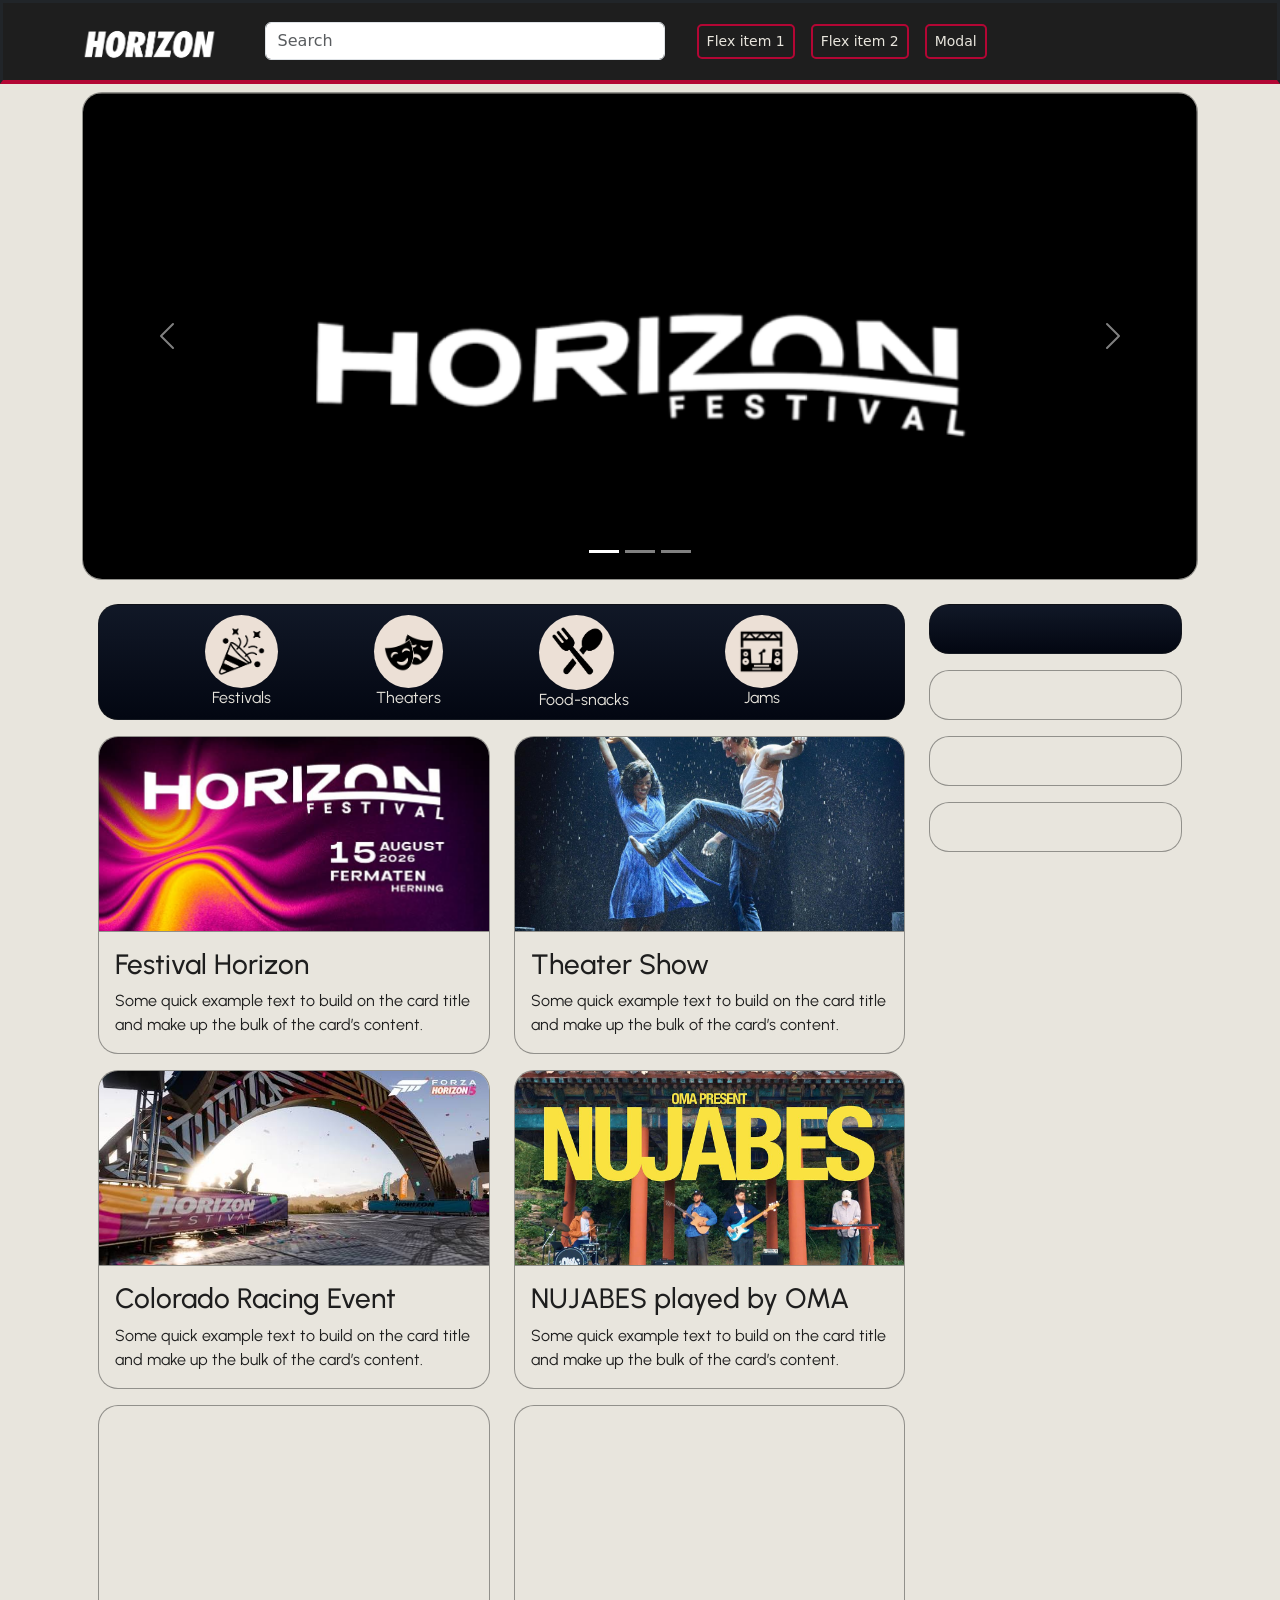
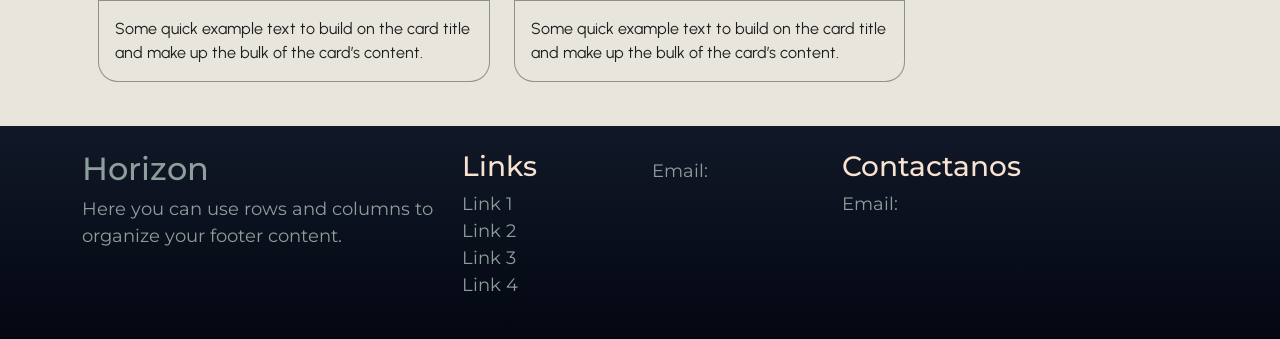
==== commit 8d4436bf: "New changes Changed stuff and decreased redundance" ====
--- a/index.html
+++ b/index.html
@@ -8,14 +8,12 @@
     <link rel="preconnect" href="https://fonts.gstatic.com" crossorigin>
     <link href="https://cdn.jsdelivr.net/npm/bootstrap@5.3.8/dist/css/bootstrap.min.css" rel="stylesheet" integrity="sha384-sRIl4kxILFvY47J16cr9ZwB07vP4J8+LH7qKQnuqkuIAvNWLzeN8tE5YBujZqJLB" crossorigin="anonymous">
     <link rel="stylesheet" href="css/styles.css">   
-    <!-- Urbanist -->
-    <link href="https://fonts.googleapis.com/css2?family=Urbanist:ital,wght@0,100..900;1,100..900&display=swap" rel="stylesheet">
-    <!-- Montserrat -->
+    <!-- Urbanist -->    <!-- Montserrat -->
     <link href="https://fonts.googleapis.com/css2?family=Montserrat:ital,wght@0,100..900;1,100..900&family=Urbanist:ital,wght@0,100..900;1,100..900&display=swap" rel="stylesheet">
 </head>
 <!--the "hz" class will be the default style prefix-->
 <body>
-    <div class="modal" tabindex="-1" id="exampleModal" tabindex="-1" aria-labelledby="exampleModalLabel" aria-hidden="true">
+    <div class="modal" tabindex="-1" id="exampleModal" aria-labelledby="exampleModalLabel" aria-hidden="true">
         <div class="modal-dialog modal-dialog-centered modal-dialog-scrollable">
             <div class="modal-content">
                 <div class="modal-header">
@@ -55,7 +53,7 @@
                     <div class="d-flex align-items-center gap-2 gap-md-3">
                         <button class="p-2">Flex item 1</button>
                         <button class="p-2">Flex item 2</button>
-                        <button class=" type="button" class="p2" data-bs-toggle="modal" data-bs-target="#exampleModal"Modal>
+                        <button type="button" class="p-2" data-bs-toggle="modal" data-bs-target="#exampleModal">
                             Modal
                         </button>
                     </div>
@@ -94,64 +92,89 @@
             <section class="row mt-4 m-1">
                 <div class="col-md-9">
                     <div class="card hz-card hz-aside-card hz-bg-cool">
-                        <H2>lol</H2>
-                    </div>
-                        <div class="row">
-                            <div class="row">
-                            <div class="col-md-6">
-                                <article class="card hz-card">
+                        <div class="d-flex justify-content-evenly">
+                            <div>
+                                <div class="hz-cat-icon">
+                                    <img src="images/icons/icon/fest.png" alt="fest">
+                                </div>
+                                <span>Festivals</span>
+                            </div>
+                            <div>
+                                <div class="hz-cat-icon">
+                                    <img src="images/icons/icon/theater.png" alt="theater">
+                                </div>
+                                <span>Theaters</span>
+                            </div>
+                            <div>
+                                <div class="hz-cat-icon">
+                                    <img src="images/icons/icon/images (1).png" alt="">
+                                </div>
+                                <span>Food-snacks</span>
+                            </div>
+                            <div>
+                                <div class="hz-cat-icon">
+                                    <img src="images/icons/icon/images.png" alt="">
+                                </div>
+                                <span>Jams</span>
+                            </div>
+                        </div>
+                    </div>
+                    <div class="row">
+                        <div class="col-md-6">
+                            <article class="card hz-card">
+                                <div class="hz-card-img">
+                                    <img src="images/dump-files/images (1).jfif" class="hz-card-img" alt="Festival">
+                                </div>
+                                <div class="card-body">
+                                    <h3>Festival Horizon</h3>
+                                    <p class="card-text">Some quick example text to build on the card title and make up the bulk of the card’s content.</p>
+                                </div>
+                            </article>
+                            <article class="card hz-card">
+                                <div class="hz-card-img">
+                                    <img src="images/dump-files/images.jfif" class="hz-card-img" alt="...">
+                                </div>
+                                <div class="card-body">
+                                    <h3>Colorado Racing Event</h3>
+                                    <p class="card-text">Some quick example text to build on the card title and make up the bulk of the card’s content.</p>
+                                </div>
+                            </article>
+                            <article class="card hz-card">
                                     <div class="hz-card-img">
-                                        <img src="images/dump-files/images (1).jfif" class="hz-card-img" alt="...">
+                                        <img src="" alt="">
                                     </div>
-                                    
-                                    <div class="card-body">
-                                        <p class="card-text">Some quick example text to build on the card title and make up the bulk of the card’s content.</p>
-                                    </div>
-                                </article>
-                                <article class="card hz-card">
-                                        <div class="hz-card-img">
-                                            <img src="images/dump-files/images.jfif" class="hz-card-img" alt="...">
-                                        </div>
-                                    <div class="card-body">
-                                        <p class="card-text">Some quick example text to build on the card title and make up the bulk of the card’s content.</p>
-                                    </div>
-                                </article>
-                                <article class="card hz-card">
-                                        <div class="hz-card-img">
-                                            <img src="" alt="">
-                                        </div>
-                                    <div class="card-body">
-                                        <p class="card-text">Some quick example text to build on the card title and make up the bulk of the card’s content.</p>
-                                    </div>
-                                </article>
-                            </div>
-                            <div class="col-md-6">
-                                    <article class="card hz-card">
-                                        
-                                        <div class="hz-card-img">
-                                            <img src="images/dump-files/theater.jpg" class="hz-card-img" alt="...">
-                                        </div>
-                                    <div class="card-body">
-                                        <p class="card-text">Some quick example text to build on the card title and make up the bulk of the card’s content.</p>
-                                    </div>
-                                </article>
-                                <article class="card hz-card">
-                                        <div class="hz-card-img">
-                                            <img src="images/dump-files/maxresdefault.jpg" alt="...">
-                                        </div>
-                                    <div class="card-body">
-                                        <p class="card-text">Some quick example text to build on the card title and make up the bulk of the card’s content.</p>
-                                    </div>
-                                </article>
-                                <article class="card hz-card">
-                                        <div class="hz-card-img">
-                                            <img src="" alt="">
-                                        </div>
-                                    <div class="card-body">
-                                        <p class="card-text">Some quick example text to build on the card title and make up the bulk of the card’s content.</p>
-                                    </div>
-                                </article>
-                            </div>
+                                <div class="card-body">
+                                    <p class="card-text">Some quick example text to build on the card title and make up the bulk of the card’s content.</p>
+                                </div>
+                            </article>
+                        </div>
+                        <div class="col-md-6">
+                            <article class="card hz-card">
+                                <div class="hz-card-img">
+                                    <img src="images/dump-files/theater.jpg" class="hz-card-img" alt="Theater">
+                                </div>
+                                <div class="card-body">
+                                    <h3>Theater Show</h3>
+                                    <p class="card-text">Some quick example text to build on the card title and make up the bulk of the card’s content.</p>
+                                </div>
+                            </article>
+                            <article class="card hz-card">
+                                <div class="hz-card-img">
+                                    <img src="images/dump-files/maxresdefault.jpg" alt="Nujabes">
+                                </div>
+                                <div class="card-body">
+                                    <h3>NUJABES played by OMA</h3>
+                                    <p class="card-text">Some quick example text to build on the card title and make up the bulk of the card’s content.</p>
+                                </div>
+                            </article>
+                            <article class="card hz-card">
+                                <div class="hz-card-img">
+                                    <img src="" alt="">
+                                </div>
+                                <div class="card-body">
+                                    <p class="card-text">Some quick example text to build on the card title and make up the bulk of the card’s content.</p>
+                                </div>
+                            </article>
                         </div>
                     </div>
                 </div>
--- a/css/styles.css
+++ b/css/styles.css
@@ -2,10 +2,7 @@
     box-sizing: border-box;
 }
 
-body{
-    margin: 0;
-}
-
+/* Header */
 .hz-header{
     border-bottom: 4px #B30634;
     border-style: solid;
@@ -39,9 +36,23 @@
 
 }
 
+.hz-cat-icon{
+    background-color: #ece0d6;
+    max-height: 4.7rem;
+    border-radius: 100%;
+    padding: 10px;
+    aspect-ratio: 1 / 1;
+    img{
+        height: 3.3rem;
+    }
+}
+
 .hz-aside-card{
     min-height: min-content;
     padding: 10px;
+    align-items: stretch;
+    text-align: center;
+    line-height: 1.2rem;
 }
 
 .hz-card{
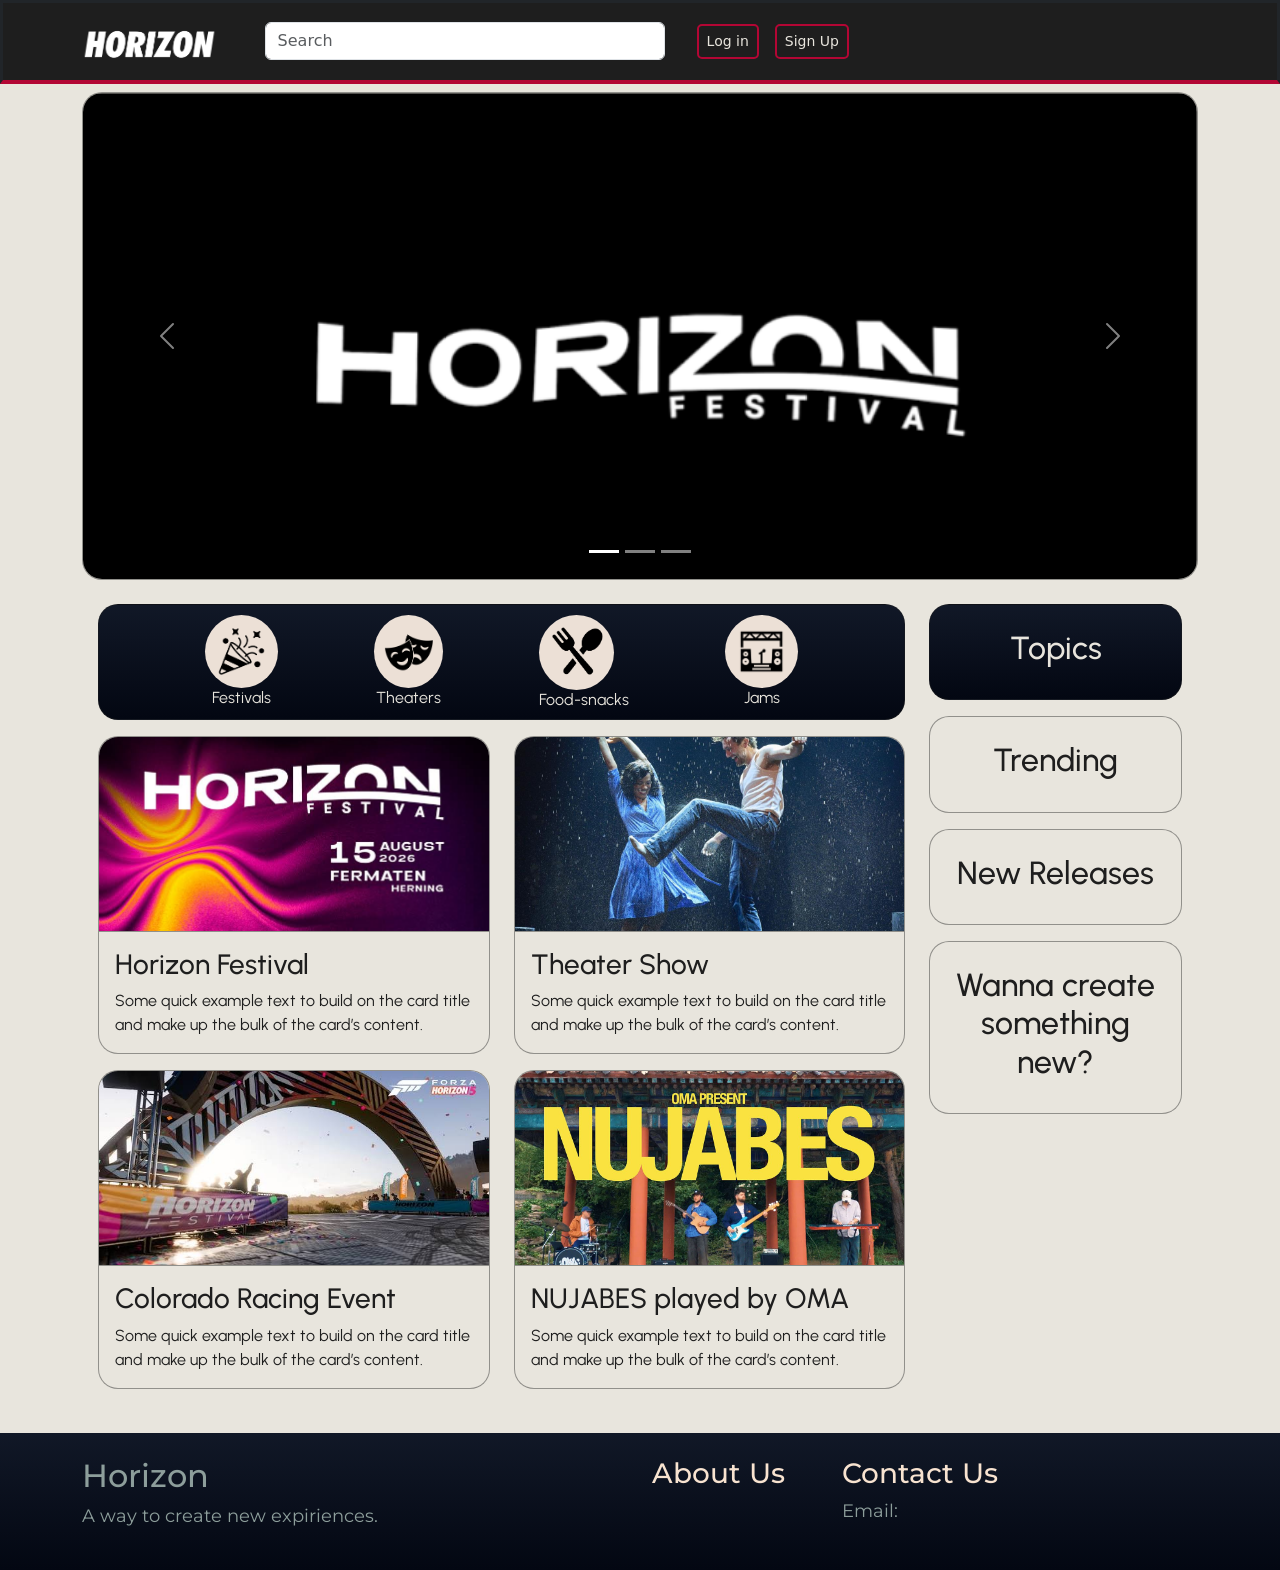
==== commit ba8a5068: "Changed to upload" ====
--- a/index.html
+++ b/index.html
@@ -51,10 +51,9 @@
                             <input class="form-control me-2 position-relative" type="search" placeholder="Search" aria-label="Search"/>
                     </div>
                     <div class="d-flex align-items-center gap-2 gap-md-3">
-                        <button class="p-2">Flex item 1</button>
-                        <button class="p-2">Flex item 2</button>
+                        <button class="p-2">Log in</button>
                         <button type="button" class="p-2" data-bs-toggle="modal" data-bs-target="#exampleModal">
-                            Modal
+                            Sign Up
                         </button>
                     </div>
                 </div>
@@ -62,7 +61,7 @@
         </nav>
     </header>
     <main class="hz-bg-main">
-        <div class="container-lg pt-2 pb-4">
+        <div class="container-sm pt-2 pb-4">
             <section id="carouselExampleIndicators" class="carousel slide card hz-card hz-carrousel">
                 <div class="carousel-indicators">
                     <button type="button" data-bs-target="#carouselExampleIndicators" data-bs-slide-to="0" class="active" aria-current="true" aria-label="Slide 1"></button>
@@ -126,7 +125,7 @@
                                     <img src="images/dump-files/images (1).jfif" class="hz-card-img" alt="Festival">
                                 </div>
                                 <div class="card-body">
-                                    <h3>Festival Horizon</h3>
+                                    <h3>Horizon Festival</h3>
                                     <p class="card-text">Some quick example text to build on the card title and make up the bulk of the card’s content.</p>
                                 </div>
                             </article>
@@ -136,14 +135,6 @@
                                 </div>
                                 <div class="card-body">
                                     <h3>Colorado Racing Event</h3>
-                                    <p class="card-text">Some quick example text to build on the card title and make up the bulk of the card’s content.</p>
-                                </div>
-                            </article>
-                            <article class="card hz-card">
-                                    <div class="hz-card-img">
-                                        <img src="" alt="">
-                                    </div>
-                                <div class="card-body">
                                     <p class="card-text">Some quick example text to build on the card title and make up the bulk of the card’s content.</p>
                                 </div>
                             </article>
@@ -164,14 +155,6 @@
                                 </div>
                                 <div class="card-body">
                                     <h3>NUJABES played by OMA</h3>
-                                    <p class="card-text">Some quick example text to build on the card title and make up the bulk of the card’s content.</p>
-                                </div>
-                            </article>
-                            <article class="card hz-card">
-                                <div class="hz-card-img">
-                                    <img src="" alt="">
-                                </div>
-                                <div class="card-body">
                                     <p class="card-text">Some quick example text to build on the card title and make up the bulk of the card’s content.</p>
                                 </div>
                             </article>
@@ -181,16 +164,16 @@
                 <!-- Sidebar -->
                 <aside class="col-md-3 z-1 hz-sb">
                     <div class="card hz-card p-4 hz-card-border hz-aside-card hz-bg-cool">
-                    
+                        <h2>Topics</h2>
                     </div>
                     <div class="card hz-card p-4 hz-aside-card hz-card-border">
-                    
+                        <h2>Trending</h2>
                     </div>
                     <div class="card hz-card p-4 hz-aside-card hz-card-border">
-                    
+                        <h2>New Releases</h2>
                     </div>
                     <div class="card hz-card p-4 hz-aside-card hz-card-border">
-                    
+                        <h2>Wanna create something new?</h2>
                     </div>
                 </aside>
             </section>
@@ -201,23 +184,17 @@
             <div class="row">
                 <div class="col-md-4">
                     <h2>Horizon</h2>
-                    <p>Here you can use rows and columns to organize your footer content.</p>
+                    <p>A way to create new expiriences.</p>
                 </div>
                 <div class="col-md-2">
-                    <h3>Links</h3>
-                    <ul class="list-unstyled">
-                        <li><a href="#!">Link 1</a></li>
-                        <li><a href="#!">Link 2</a></li>
-                        <li><a href="#!">Link 3</a></li>
-                        <li><a href="#!">Link 4</a></li>
-                    </ul>
+           
                 </div>
                 <div class="col-md-2">
-                    <h3></h3>
-                    <p>Email:</p>
+                    <h3>About Us</h3>
+                    <p></p>
                 </div>
                 <div class="col-md-4">
-                    <h3>Contactanos</h3>
+                    <h3>Contact Us</h3>
                     <p>Email:</p>
                 </div>
             </div>
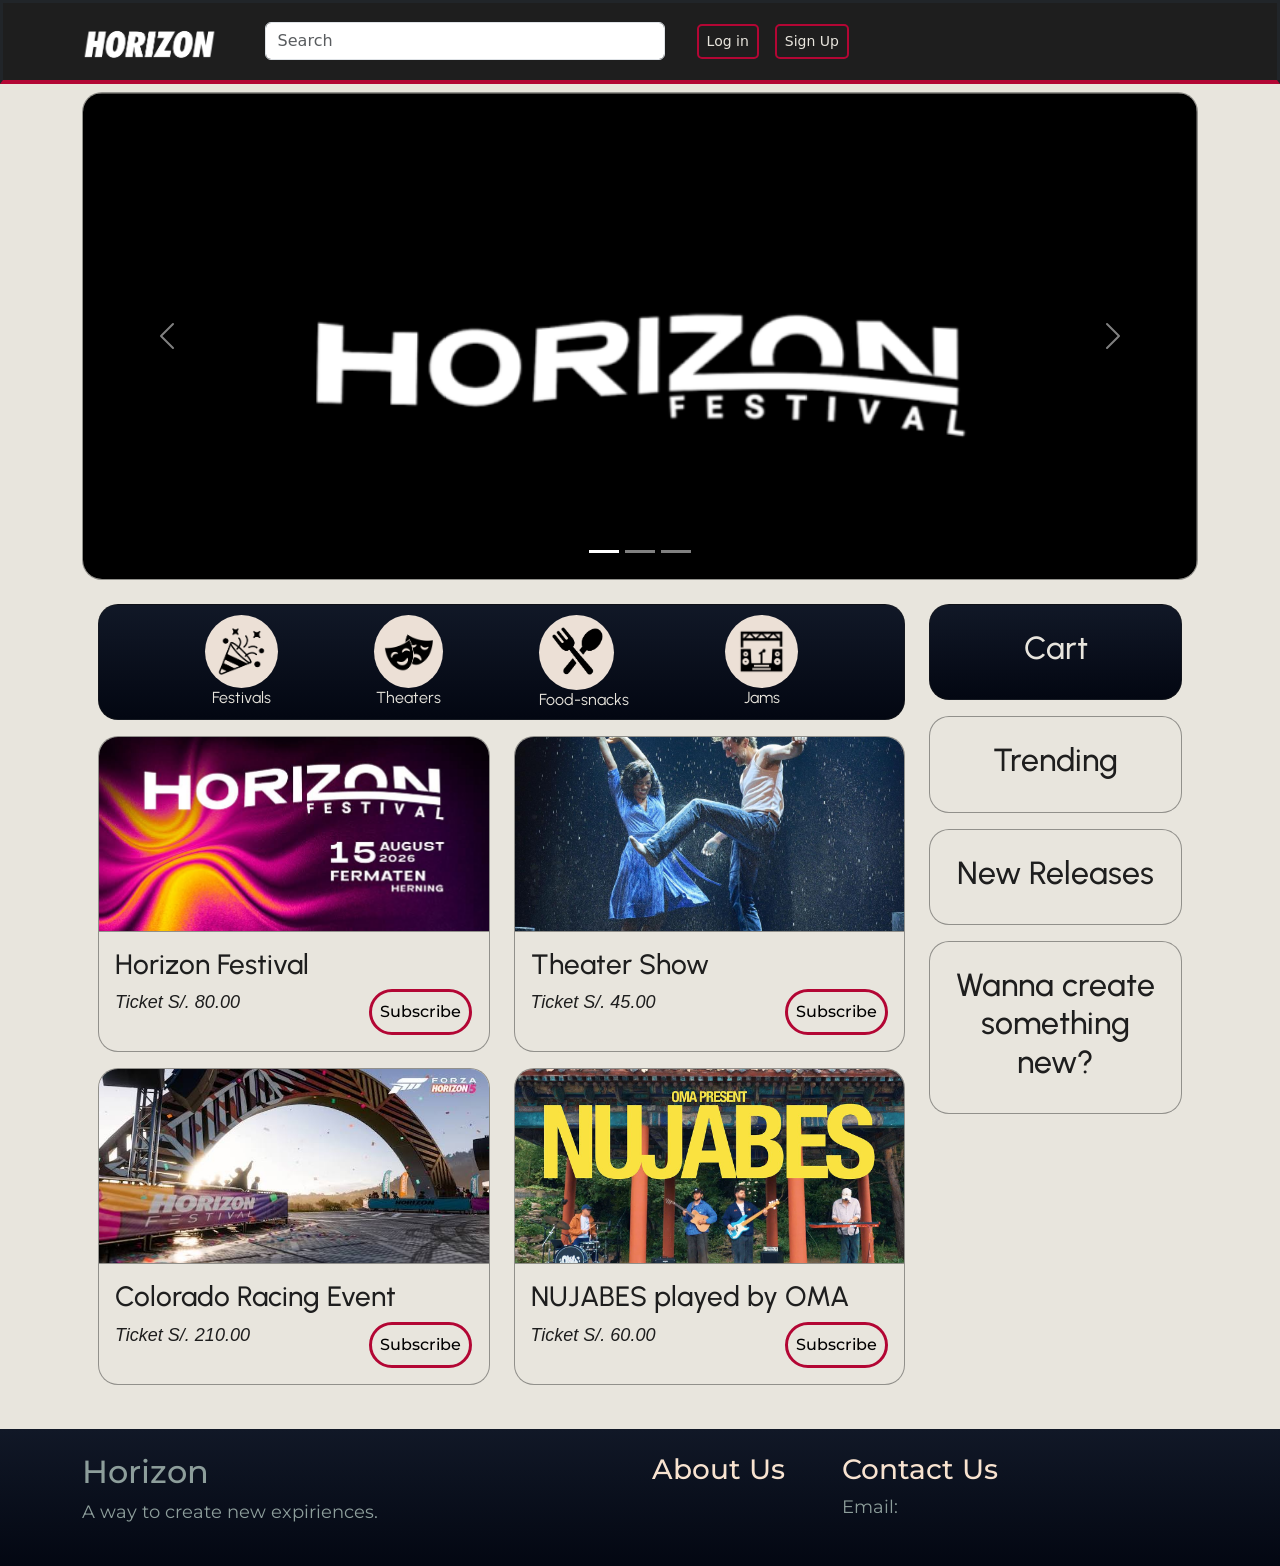
==== commit 9f773b5c: "added js the day before it was dued lol, im capped ≡(▔﹏▔)≡" ====
--- a/index.html
+++ b/index.html
@@ -126,7 +126,16 @@
                                 </div>
                                 <div class="card-body">
                                     <h3>Horizon Festival</h3>
-                                    <p class="card-text">Some quick example text to build on the card title and make up the bulk of the card’s content.</p>
+                                    <div class="row">
+                                        <div class="col-8">
+                                            <p class="hz-price-tag">Ticket S/. 80.00</p>
+                                        </div>
+                                        <div class="col-4">
+                                            <div>
+                                                <button class="hz-btn-sub p-2" data-cost="80.00">Subscribe</button>
+                                            </div>
+                                        </div>
+                                    </div>
                                 </div>
                             </article>
                             <article class="card hz-card">
@@ -135,7 +144,16 @@
                                 </div>
                                 <div class="card-body">
                                     <h3>Colorado Racing Event</h3>
-                                    <p class="card-text">Some quick example text to build on the card title and make up the bulk of the card’s content.</p>
+                                    <div class="row">
+                                        <div class="col-8">
+                                            <p class="hz-price-tag">Ticket S/. 210.00</p>
+                                        </div>
+                                        <div class="col-4">
+                                            <div>
+                                                <button class="hz-btn-sub p-2"data-cost="210.00">Subscribe</button>
+                                            </div>
+                                        </div>
+                                    </div>
                                 </div>
                             </article>
                         </div>
@@ -146,7 +164,16 @@
                                 </div>
                                 <div class="card-body">
                                     <h3>Theater Show</h3>
-                                    <p class="card-text">Some quick example text to build on the card title and make up the bulk of the card’s content.</p>
+                                    <div class="row">
+                                        <div class="col-8">
+                                            <p class="hz-price-tag">Ticket S/. 45.00</p>
+                                        </div>
+                                        <div class="col-4">
+                                            <div>
+                                                <button class="hz-btn-sub p-2" data-cost="45.00">Subscribe</button>
+                                            </div>
+                                        </div>
+                                    </div>
                                 </div>
                             </article>
                             <article class="card hz-card">
@@ -155,7 +182,16 @@
                                 </div>
                                 <div class="card-body">
                                     <h3>NUJABES played by OMA</h3>
-                                    <p class="card-text">Some quick example text to build on the card title and make up the bulk of the card’s content.</p>
+                                    <div class="row">
+                                        <div class="col-8">
+                                            <p class="hz-price-tag" data-cost="60.00">Ticket S/. 60.00</p>
+                                        </div>
+                                        <div class="col-4">
+                                            <div>
+                                                <button class="hz-btn-sub p-2">Subscribe</button>
+                                            </div>
+                                        </div>
+                                    </div>
                                 </div>
                             </article>
                         </div>
@@ -164,7 +200,7 @@
                 <!-- Sidebar -->
                 <aside class="col-md-3 z-1 hz-sb">
                     <div class="card hz-card p-4 hz-card-border hz-aside-card hz-bg-cool">
-                        <h2>Topics</h2>
+                        <h2>Cart</h2>
                     </div>
                     <div class="card hz-card p-4 hz-aside-card hz-card-border">
                         <h2>Trending</h2>
@@ -202,4 +238,5 @@
     </footer>
 </body>
 <script src="https://cdn.jsdelivr.net/npm/bootstrap@5.3.8/dist/js/bootstrap.bundle.min.js" integrity="sha384-FKyoEForCGlyvwx9Hj09JcYn3nv7wiPVlz7YYwJrWVcXK/BmnVDxM+D2scQbITxI" crossorigin="anonymous"></script>
+<script src="script/script.js"></script>
 </html>
--- a/css/styles.css
+++ b/css/styles.css
@@ -76,6 +76,28 @@
     }
 }
 
+.hz-price-tag{
+    font-style: italic;
+    font-size: 18px;
+}
+
+.hz-price-tag, .hz-btn-sub{
+    font-family: 'Montserrat', sans-serif !important;
+    font-weight: 500;
+
+}
+
+.hz-btn-sub{
+    border: 3px solid #B30634;
+    border-radius: 80px;
+    background-color: #ffffff00;
+    transition: 0.5s;
+    &:hover{
+        background-color: #B30634;
+        color: #fff;
+    }
+}
+
 .hz-sb{
     top: 5rem;
     position: sticky;
